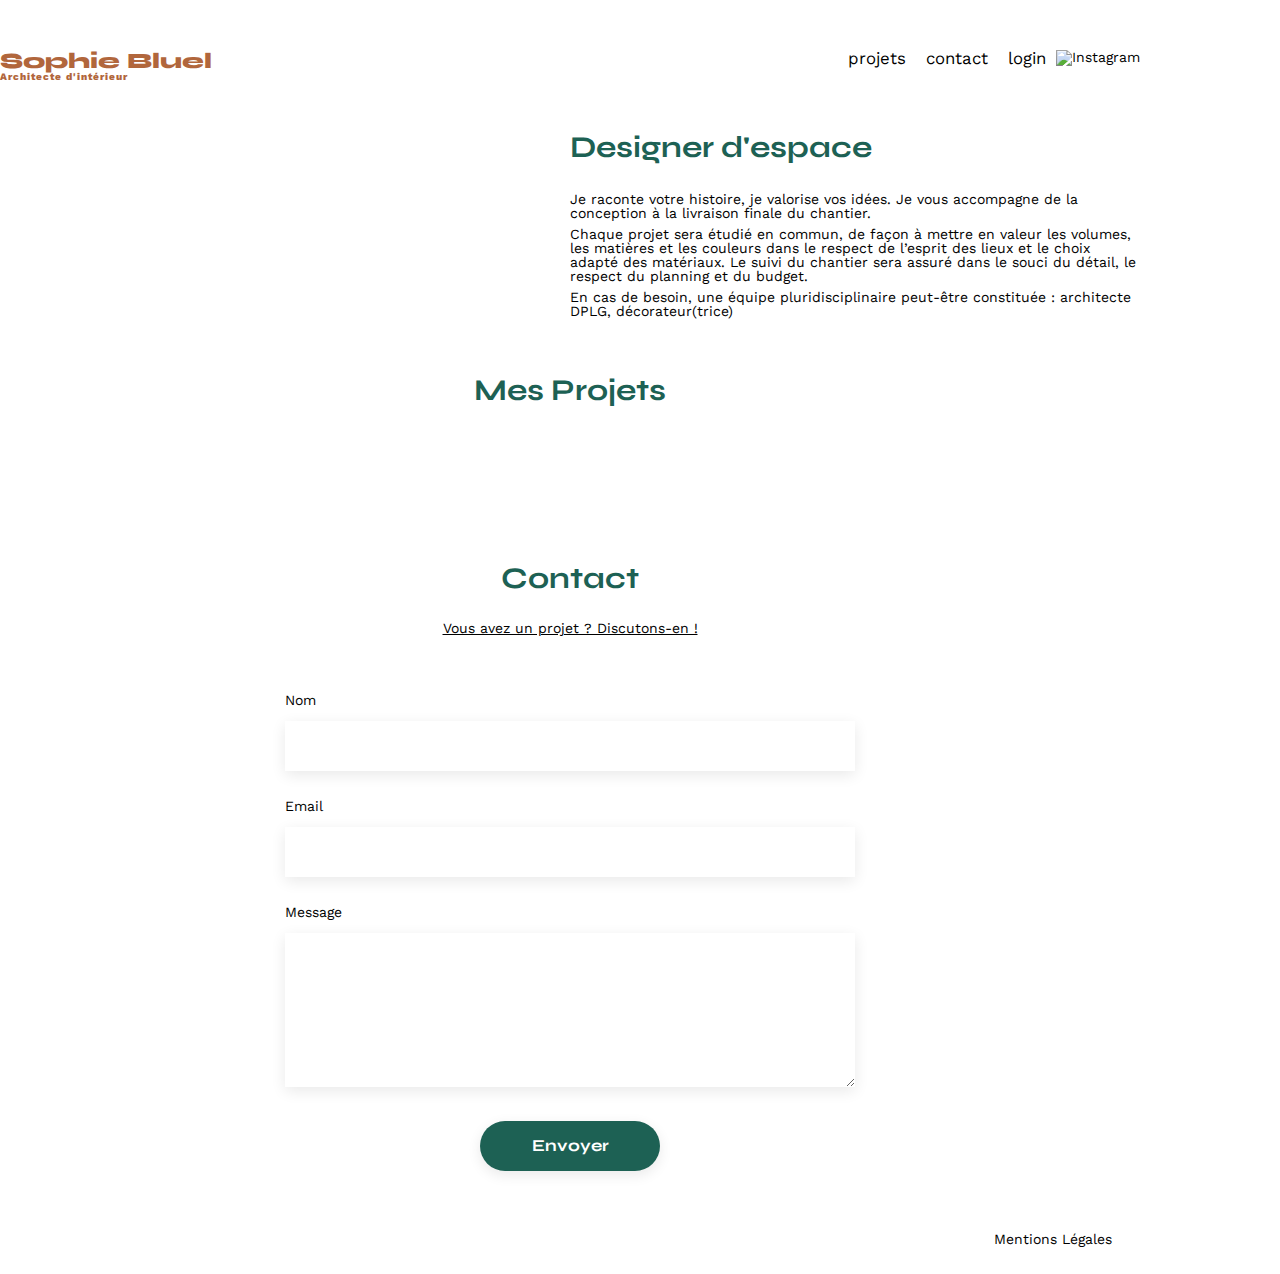
==== FrontEnd/index.html @ b7cd3631 "test envoi à l'api" ====
<!DOCTYPE html>
<html lang="fr">
	<head>
		<meta charset="UTF-8">
		<title>Sophie Bluel - Architecte d'intérieur</title>
		<meta name="viewport" content="width=device-width, initial-scale=1.0">
		<link rel="preconnect" href="https://fonts.googleapis.com">
		<link rel="preconnect" href="https://fonts.gstatic.com" crossorigin>
		<link href="https://fonts.googleapis.com/css2?family=Syne:wght@700;800&family=Work+Sans&display=swap" rel="stylesheet">
		<link rel="stylesheet" href="https://cdnjs.cloudflare.com/ajax/libs/font-awesome/6.0.0-beta3/css/all.min.css">
		<meta name="description" content="">
		<script  src="/travaux.js" defer></script>	
				
		<link rel="stylesheet" href="./assets/style.css">
	</head>
	<body>
		<header>
			<h1>Sophie Bluel
				<span>Architecte d'intérieur</span>
			</h1>
			<nav>
				<ul>
					<li>
						<a href="#">projets</a>
					</li>
					<li>
						<a href="#">contact</a>
					</li>
					<li>
						<a href="login.html" class="login-button">login</a>
					</li>
					<li><img src="./assets/icons/instagram.png" alt="Instagram"></li>
				</ul>
			</nav>
		</header>
		<main>
			<section id="introduction">
				<figure>
					<img src="./assets/images/sophie-bluel.png" alt="">
				</figure>
				<article>
					<h2>Designer d'espace</h2>
					<p>Je raconte votre histoire, je valorise vos idées. Je vous accompagne de la conception à la livraison finale du chantier.</p>
					<p>Chaque projet sera étudié en commun, de façon à mettre en valeur les volumes, les matières et les couleurs dans le respect de l’esprit des lieux et le choix adapté des matériaux. Le suivi du chantier sera assuré dans le souci du détail, le respect du planning et du budget.</p>
					<p>En cas de besoin, une équipe pluridisciplinaire peut-être constituée : architecte DPLG, décorateur(trice)</p>
				</article>
			</section>
			<section id="portfolio">
				<h2 class="mes-projets">Mes Projets</h2>				
    	
    			<aside id="modal1" class="modal" aria-hidden="true" role="dialog" aria-labelledby="titlemodal" style="display:none;">
        			<div class="modal-wrapper js-modal-stop">
            		<button class="js-modal-close"><i class = "fa-solid fa-xmark"></i></button>
            		<h2 id="titlemodal" >Galerie photo</h2>
					<div class="js-modal-stop galleryPhotoModal"></div>					
					<button class="js-ajout-photo">Ajouter une photo</button>

					<div class="js-modal-stop modal2" style="display:none;">						
						<button class="js-modal-back"><i class="fa-solid fa-arrow-left"></i></button>
						<button class="js-modal-close"><i class="fa-solid fa-xmark"></i></button>
					<h2 id="titlemodal">Ajout photo</h2>

					<form  id="photoForm" enctype="multipart/form-data" method="post" name="fileInfo">
						<div class="photo-container" id="photoContainer">
							<i class="fa-regular fa-image"></i>					
							<button class="btn-ajout-fichier">+ ajouter photo<input type="file" accept="image/*" id="imageInput" name="files" ></button>
							<span>jpeg, png: 4mo max</span>	
							<div id="imagePreviewContainer"></div><!--conteneur pour l'aperçu de l'image-->
						</div>
						<div class="ajout">	
						<label for="titre" class="ajout-nom">Titre</label>
						<input type="text" name="titre" id="titre" class="ajout-nom">
						</div>
						<div class="ajout">
						<label for="categorie" class="ajout-categorie">Catégorie</label>
						<select name="categorie" id="categorie" class="ajout-categorie">
							<option value=""></option>
								<option value="Objets">Objets</option>						
								<option value="Appartements">Appartements</option>
								<option value="Hotels & restaurants">Hotels & restaurants</option>
						</select>
						</div>
																		
						<input type="submit" value="Valider" class="valider-photo ">
							
					</form>			
					</div>	
        			</div>				
    			</aside>   
				
				<div class="filtre-categories"></div>
				<div class="gallery"></div>
			</section>
			<section id="contact">
				<h2>Contact</h2>
				<p>Vous avez un projet ? Discutons-en !</p>
				<form action="#" method="post">
					<label for="name">Nom</label>
					<input type="text" name="name" id="name">
					<label for="email">Email</label>
					<input type="email" name="email" id="email">
					<label for="message">Message</label>
					<textarea name="message" id="message" cols="30" rows="10"></textarea>
					<input type="submit" value="Envoyer">
				</form>
			</section>
		</main>			
<footer>
<nav>
	<ul>
		<li>Mentions Légales</li>
	</ul>
</nav>
</footer>
</body>
</html>
---- FrontEnd/assets/style.css ----
/* http://meyerweb.com/eric/tools/css/reset/
   v2.0 | 20110126
   License: none (public domain)
*/

html,
body,
div,
span,
applet,
object,
iframe,
h1,
h2,
h3,
h4,
h5,
h6,
p,
blockquote,
pre,
a,
abbr,
acronym,
address,
big,
cite,
code,
del,
dfn,
em,
img,
ins,
kbd,
q,
s,
samp,
small,
strike,
strong,
sub,
sup,
tt,
var,
b,
u,
i,
center,
dl,
dt,
dd,
ol,
ul,
li,
fieldset,
form,
label,
legend,
table,
caption,
tbody,
tfoot,
thead,
tr,
th,
td,
article,
aside,
canvas,
details,
embed,
figure,
figcaption,
footer,
header,
hgroup,
menu,
nav,
output,
ruby,
section,
summary,
time,
mark,
audio,
video {
  margin: 0;
  padding: 0;
  border: 0;
  font-size: 100%;
  font: inherit;
  vertical-align: baseline;
}
/* HTML5 display-role reset for older browsers */
article,
aside,
details,
figcaption,
figure,
footer,
header,
hgroup,
menu,
nav,
section {
  display: block;
}
body {
  line-height: 1;
}
ol,
ul {
  list-style: none;
}
blockquote,
q {
  quotes: none;
}
blockquote:before,
blockquote:after,
q:before,
q:after {
  content: "";
  content: none;
}
table {
  border-collapse: collapse;
  border-spacing: 0;
}
/** end reset css**/
body {
  max-width: 1140px;
  margin: auto;
  font-family: "Work Sans";
  font-size: 14px;
}
header {
  display: flex;
  justify-content: space-between;
  margin: 50px 0;
}
section {
  margin: 50px 0;
}

h1 {
  display: flex;
  flex-direction: column;
  font-family: "Syne";
  font-size: 22px;
  font-weight: 800;
  color: #b1663c;
}

h1 > span {
  font-family: "Work Sans";
  font-size: 10px;
  letter-spacing: 0.1em;
}

h2 {
  font-family: "Syne";
  font-weight: 700;
  font-size: 30px;
  color: #1d6154;
}
nav ul {
  display: flex;
  align-items: center;
  list-style-type: none;
}
nav li a {
  padding: 0 10px;
  font-size: 1.2em;
  text-decoration: none;
  color: black;
}
#contact p {
  margin: 2em auto;
  text-decoration: underline;
}

li:hover {
  color: #b1663c;
}
li:active {
  font-weight: bold;
}
#introduction {
  display: flex;
  align-items: center;
}
#introduction figure {
  flex: 1;
}
#introduction img {
  display: block;
  margin: auto;
  width: 80%;
}

#introduction article {
  flex: 1;
}
#introduction h2 {
  margin-bottom: 1em;
}

#introduction p {
  margin-bottom: 0.5em;
}
#portfolio h2 {
  text-align: center;
  margin-bottom: 1em;
}
.mesprojets {
  margin-right: 10px;
}
.js-modal{
  text-decoration: none;
  color: inherit;
}
 i.fa-pen-to-square.fa-2xs {
  margin-left: 25px;
  height: 5px;
  left : 810px;
}
i .fa-regular.fa-pen-to-square.fa-2xs.edit-icon::before {
height: 5px;
width:5px;
}
 .modify {
  font-size: 15px;
  margin-left: 10px;
}
/*---------------filtre des categories----------------------------*/
#portfolio p {
 display: none;
}
.filtre-categories {
  display: flex;
  margin-left: 307px;
  width: 585px;
  height: 38px;
  margin-top: 35px;
  margin-bottom: 35px;
}
.btn-filtre, /*pour test*/
.btn-tous {
  border-radius: 60px;
  border: 1px solid #1d6154;
  color: #1d6154;
  size: 16px;
  font-weight: 700;
  background-color: white;
  padding: 5px 15px;
  margin-right: 10px;
}
button:hover {
  background-color: #1d6154;
  color: white;
}
/*---------------------------fin ajout filtre categorie---------------*/
.gallery {
  width: 100%;
  display: grid;
  grid-template-columns: 1fr 1fr 1fr;
  grid-column-gap: 20px;
  grid-row-gap: 20px;
}

.gallery img {
  width: 100%;
}
#contact, #login {
  width: 50%;
  margin: auto;
}
#contact, #login > * {
  text-align: center;
}
#contact, #login h2 {
  margin-bottom: 20px;
}
#contact form, #login form{
  text-align: left;
  margin-top: 30px;
  display: flex;
  flex-direction: column;
}

#contact input, #login input {
  height: 50px;
  font-size: 1.2em;
  border: none;
  box-shadow: 0px 4px 14px rgba(0, 0, 0, 0.09);
}
#contact label, #login label {
  margin: 2em 0 1em 0;
}
#contact textarea {
  border: none;
  box-shadow: 0px 4px 14px rgba(0, 0, 0, 0.09);
}

input[type="submit"] {
  font-family: "Syne";
  font-weight: 700;
  color: white;
  background-color: #1d6154;
  margin: 2em auto;
  width: 180px;
  text-align: center;
  border-radius: 60px;
}

.error-message {
  color: red;
  margin-top: 10px;
  text-align: center;
}

footer nav ul {
  display: flex;
  justify-content: flex-end;
  margin: 2em;
}

/*-------------------------------------------------------------modale-----------------------------------------*/
body, html {
margin: 0;
padding: 0;
}

* {box-sizing: border-box;}
*:focus {
    box-shadow:  0 0 10px blue;
}

.modal {        
    position:fixed;
    display: flex;
    align-items: center;
    justify-content: center;
    top:0;
    left: 0;
    width: 100%;
    height:100%;
    background: rgba(0, 0, 0, 0.6);

}
.modal-wrapper { 
    display: flex;
    flex-direction: column;
    align-items: center;
    position: relative;
    overflow: auto;
    width: 630px; 
    height: 680px;   
    max-width:  calc(100vw - 20px);
    padding: 20px;
    max-height: calc(100vh - 20px);
    background-color: #fff;  
    border-radius: 10px;
}
.fa-solid .fa-xmark {
  width: 12.01px;
  height: 12.01px;  
}
.js-modal-close:hover i {
  color:black;
}
.js-modal-close  {
  background-color: #fff;
}
.js-modal-close {
  position: absolute;
  top: 20px;
  right: 20px;  
  border: none; 
}
#titlemodal {
  width: 100%;
  height: 30px;
  margin-top: 40px;
  margin-bottom: 40px ;
  align-items: center;
  font-family: work Sans;
  color : #000000;
  font-weight: 400;
  font-size: 26px;
}
.js-ajout-photo { 
  position: relative; 
  height: 36px;
  font-family: "Syne";  
  font-weight: 700;
  color: white;
  background-color: #1d6154; 
  width: 180px;
  text-align: center;
  border-radius: 60px;
  border: none;  
  outline: none;  
  padding: 8px 22px; 
  margin-top: 100px;
}
.js-ajout-photo::before {
  content: "";
  position: absolute;  /* Positionne le pseudo-élément par rapport à son parent */
  top: -35px;  /* Ajuste la position verticale du trait */
  left: 50%;
  transform: translateX(-50%);  /* Centre horizontalement le trait */
  width: 420px;  /* Ajuste la largeur du trait */
  height: 1px;  /* Ajuste la hauteur du trait */
  background-color: #B3B3B3;  /* Couleur du trait */
}
.galleryPhotoModal {
  display: grid;
  grid-template-columns: repeat(5, 1fr) ; /* Ajuste les colonnes automatiquement */
  gap: 30px 10px; /* Espace entre les photos */
  margin-top: 20px;
  width: 420px;
}
.galleryPhotoModal figure {
  margin: 0;
  padding: 0;
  position: relative;
  overflow: hidden;
  width: 78.86px;
  height: 102.57px;
  
}
.galleryPhotoModal img {
  width: 78.86px;
  height: 102.57px; 
  object-fit: cover; 
}
i.fa-solid.fa-trash-can.trash-icon::before{
    position: absolute;
    top: 4px;
    right: 4px;
    color:white;
    font-size: 11px; /* Ajuste la taille de l'icône selon vos besoins */
    align-items: center;
    justify-content: center;
}
  .trash-icon {
    display: flex;
    position: absolute;
    top: 8px;
    right: 6px;
    width: 17px;
    height: 17px;
    background-color: black;   
     }
  i.fa-regular.fa-image::before {
    width: 76px;
    height: 76px;
  }   
  .photo-container {
    width: 420px;
    height: 169px;
    border-radius: 3px;
    background-color:#E8F1F6;
    display: flex;
    flex-direction: column;
    align-items: center;
    justify-content: space-between;
    text-align: center;
    padding: 15px 0px;
    align-items: center;
    justify-content: center;
    margin-left: 85px;
    margin-bottom: 25px;
  }  
  
  i.fa-regular.fa-image::before {
    font-size: 76px; /* Ajustez la taille de l'icône si nécessaire */
    color: #B9C5CC; /* Couleur de l'icône */
}
 .btn-ajout-fichier {
  width: 173px;
  height: 36px;  
  color:#306685;
  background-color: #CBD6DC;
  text-align: center;
  border-radius: 50px;
  border: none;
  outline: none;  
  z-index:0;  
  font-family: Work Sans;
  font-weight: 500; 
  padding: 10px 0px;
 }
.btn-ajout-fichier input {
  z-index:1;
  opacity:0;  
}
.btn-ajout-fichier:hover {
  background-color: #B9C5CC;
}
.ajout-photo.valid {
  background-color: #28a745;
}

.ajout-photo.valid:hover {
  background-color: #218838;
}


 .photo-container span {
  font-family: Work Sans;
  font-weight: 400;
  font-size: 10px;
  margin-top: 5px;
  
 }
 .form {
  display: flex;
  flex-direction: column;
  align-items: center;
  justify-content: center;
 }
 button.js-modal-back {
  border: none;
  background-color: #fff;

 }
.ajout {
    display: flex;
    flex-direction: column;    
    margin: 25px 85px; 
    width:420px;
    height:51px;
 }
 .ajout label{
  margin-bottom: 5px;

 }
 .ajout input{
  padding: 8px;
  border: 1px solid #ccc;
  border-radius: 4px;
  font-size: 16px;
  box-shadow: 0px 4px 14px 0px #00000017;
 
 }
 .ajout select {
  padding: 8px;
  border: 1px solid #ccc;
  border-radius: 4px;
  font-size: 16px;
  box-shadow: 0px 4px 14px 0px #00000017;
 }
 .ajout-categorie .ajout-nom {
  font-family: Work Sans;
  font-size:14px;
  font-weight: 500;
 }
.js-modal-back {
  border: none;
  background-color: #fff;
}
.js-modal-back i {
  font-size: 20px; /* Adjust the size as needed */
}
.js-modal-back:hover i {
  color: black ; /* Prevent color change on hover */
}
input.valider-photo {
  background-color: #A7A7A7;
  position: relative; 
  height: 36px;
  font-family: "Syne";  
  font-weight: 700;
  color: white;  
  text-align: center;
  border-radius: 60px;
  border: none;  
  outline: none;  
  padding: 8px 22px; 
  margin-top: 110px;
  margin-left: 185px;
}
.valider-photo::before {
  content: "";
  position: absolute;  /* Positionne le pseudo-élément par rapport à son parent */
  top: -35px;  /* Ajuste la position verticale du trait */
  left: 50%;
  transform: translateX(-50%);  /* Centre horizontalement le trait */
  width: 420px;  /* Ajuste la largeur du trait */
  height: 1px;  /* Ajuste la hauteur du trait */
  background-color: #B3B3B3;  /* Couleur du trait */
}
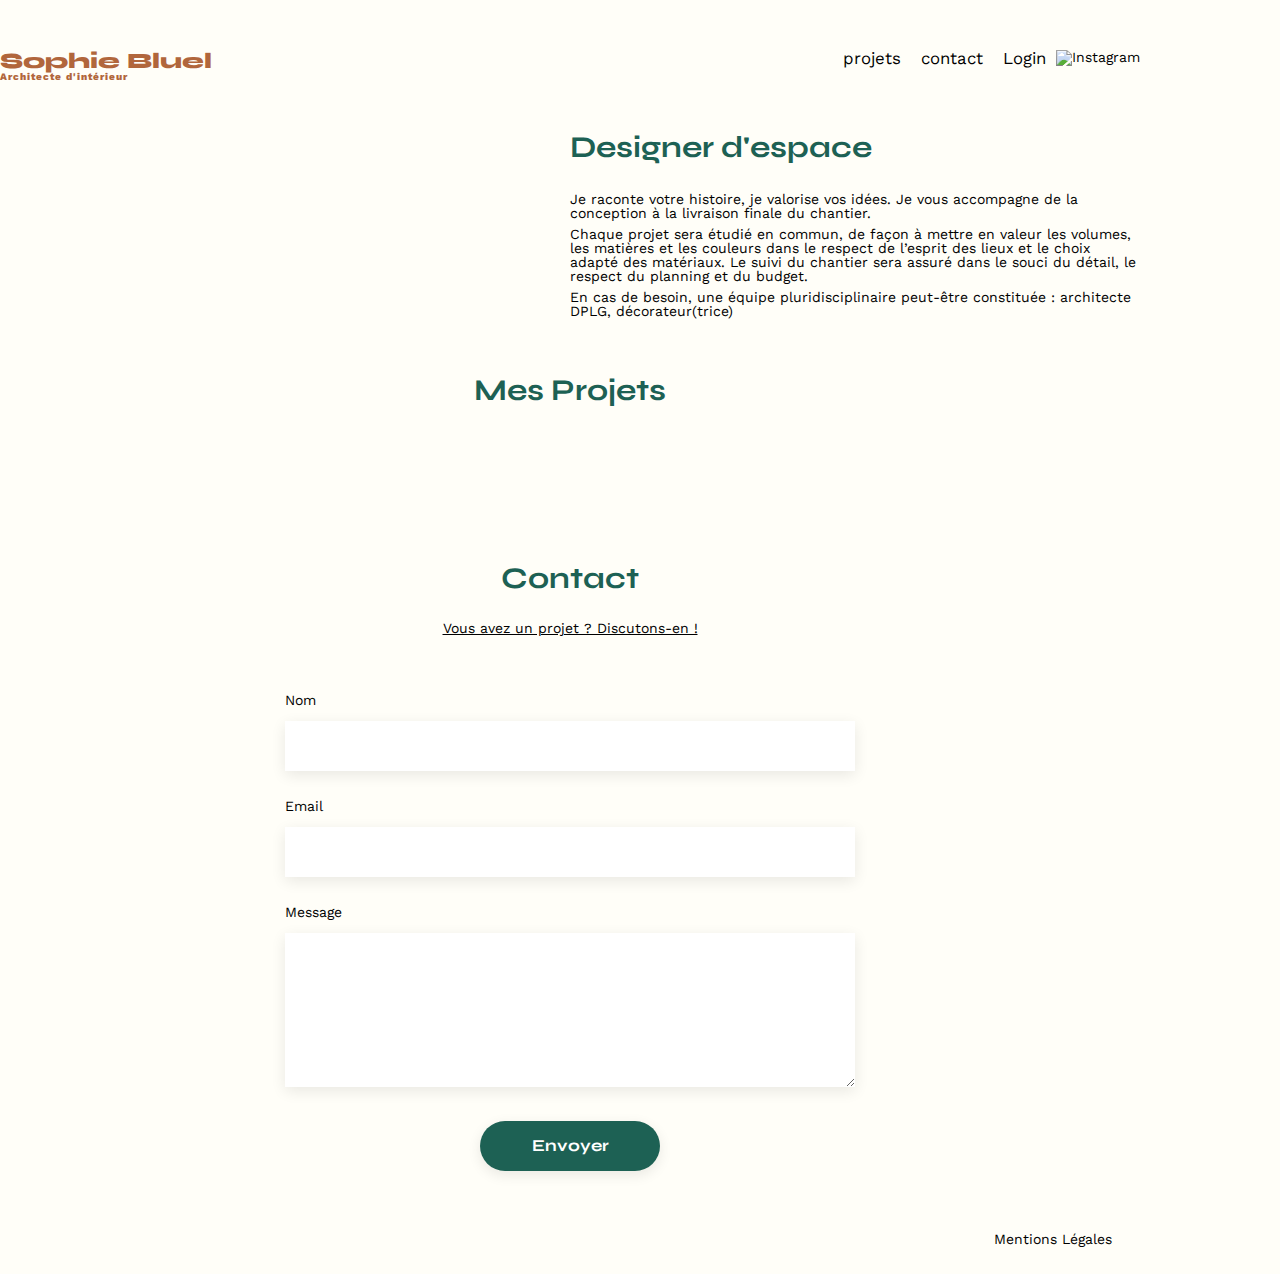
==== commit 97c656c7: "deplacement fichier js  et restructuration login" ====
--- a/FrontEnd/index.html
+++ b/FrontEnd/index.html
@@ -9,8 +9,8 @@
 		<link href="https://fonts.googleapis.com/css2?family=Syne:wght@700;800&family=Work+Sans&display=swap" rel="stylesheet">
 		<link rel="stylesheet" href="https://cdnjs.cloudflare.com/ajax/libs/font-awesome/6.0.0-beta3/css/all.min.css">
 		<meta name="description" content="">
-		<script  src="/travaux.js" defer></script>	
-				
+		<script  src="./assets/travaux.js" defer></script>
+		
 		<link rel="stylesheet" href="./assets/style.css">
 	</head>
 	<body>
@@ -81,7 +81,7 @@
 						</select>
 						</div>
 																		
-						<input type="submit" value="Valider" class="valider-photo ">
+						<input type="submit" value="Valider" class="valider-photo " id = "submitButton">
 							
 					</form>			
 					</div>	
--- a/FrontEnd/assets/style.css
+++ b/FrontEnd/assets/style.css
@@ -107,6 +107,8 @@
 }
 body {
   line-height: 1;
+  background: rgba(255, 254, 248, 1);
+  ;
 }
 ol,
 ul {
@@ -267,10 +269,13 @@
   grid-template-columns: 1fr 1fr 1fr;
   grid-column-gap: 20px;
   grid-row-gap: 20px;
+  
 }
 
 .gallery img {
   width: 100%;
+  object-fit: cover;
+  height:100%;
 }
 #contact, #login {
   width: 50%;
@@ -346,7 +351,7 @@
     left: 0;
     width: 100%;
     height:100%;
-    background: rgba(0, 0, 0, 0.6);
+    background: rgba(0, 0, 0, 0.3);
 
 }
 .modal-wrapper { 
@@ -544,7 +549,7 @@
   border-radius: 4px;
   font-size: 16px;
   box-shadow: 0px 4px 14px 0px #00000017;
- 
+  
  }
  .ajout select {
   padding: 8px;
@@ -557,6 +562,8 @@
   font-family: Work Sans;
   font-size:14px;
   font-weight: 500;
+  
+  
  }
 .js-modal-back {
   border: none;
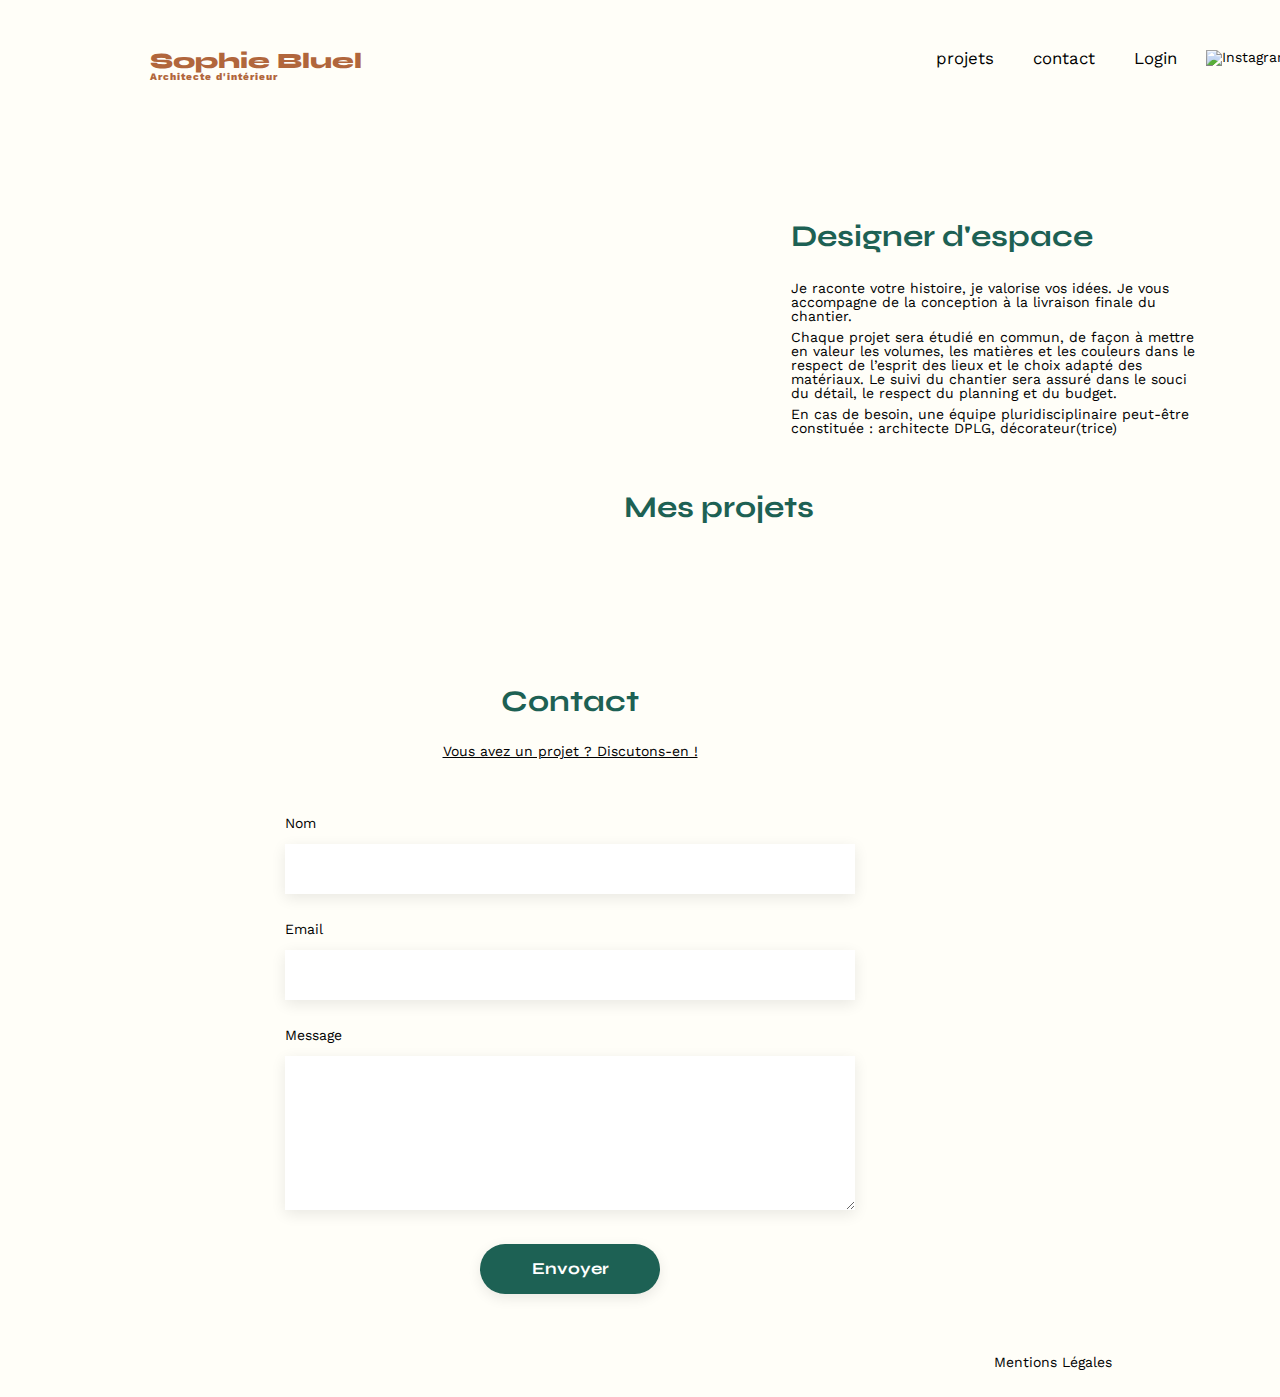
==== commit 780913ef: "amélioration du CSS" ====
--- a/FrontEnd/index.html
+++ b/FrontEnd/index.html
@@ -46,7 +46,7 @@
 				</article>
 			</section>
 			<section id="portfolio">
-				<h2 class="mes-projets">Mes Projets</h2>				
+				<h2 class="mes-projets">Mes projets</h2>				
     	
     			<aside id="modal1" class="modal" aria-hidden="true" role="dialog" aria-labelledby="titlemodal" style="display:none;">
         			<div class="modal-wrapper js-modal-stop">
@@ -59,8 +59,7 @@
 						<button class="js-modal-back"><i class="fa-solid fa-arrow-left"></i></button>
 						<button class="js-modal-close"><i class="fa-solid fa-xmark"></i></button>
 					<h2 id="titlemodal">Ajout photo</h2>
-
-					<form  id="photoForm" enctype="multipart/form-data" method="post" name="fileInfo">
+					<form class="js-modal-stop" id="photoForm" enctype="multipart/form-data" method="post" name="fileInfo">
 						<div class="photo-container" id="photoContainer">
 							<i class="fa-regular fa-image"></i>					
 							<button class="btn-ajout-fichier">+ ajouter photo<input type="file" accept="image/*" id="imageInput" name="files" ></button>
@@ -71,17 +70,10 @@
 						<label for="titre" class="ajout-nom">Titre</label>
 						<input type="text" name="titre" id="titre" class="ajout-nom">
 						</div>
-						<div class="ajout">
-						<label for="categorie" class="ajout-categorie">Catégorie</label>
-						<select name="categorie" id="categorie" class="ajout-categorie">
-							<option value=""></option>
-								<option value="Objets">Objets</option>						
-								<option value="Appartements">Appartements</option>
-								<option value="Hotels & restaurants">Hotels & restaurants</option>
-						</select>
+						<div class="ajout ajout-categorie">
 						</div>
 																		
-						<input type="submit" value="Valider" class="valider-photo " id = "submitButton">
+						<input type="submit" value="Valider" class="valider-photo " id = "submitButton" >
 							
 					</form>			
 					</div>	
--- a/FrontEnd/assets/style.css
+++ b/FrontEnd/assets/style.css
@@ -139,7 +139,8 @@
 header {
   display: flex;
   justify-content: space-between;
-  margin: 50px 0;
+  margin: 50px 150px;
+  width: 1140px;
 }
 section {
   margin: 50px 0;
@@ -152,6 +153,8 @@
   font-size: 22px;
   font-weight: 800;
   color: #b1663c;
+  margin-right: 458px;
+ 
 }
 
 h1 > span {
@@ -166,16 +169,21 @@
   font-size: 30px;
   color: #1d6154;
 }
+
+
 nav ul {
   display: flex;
   align-items: center;
-  list-style-type: none;
+  list-style-type: none; 
+ 
 }
 nav li a {
   padding: 0 10px;
   font-size: 1.2em;
   text-decoration: none;
   color: black;
+  padding-right: 29px;
+  
 }
 #contact p {
   margin: 2em auto;
@@ -191,6 +199,10 @@
 #introduction {
   display: flex;
   align-items: center;
+  margin-left: 245px;
+  margin-top: 139px;
+  width: 950px;
+ 
 }
 #introduction figure {
   flex: 1;
@@ -198,11 +210,13 @@
 #introduction img {
   display: block;
   margin: auto;
-  width: 80%;
+  width: 474px;
+ 
 }
 
 #introduction article {
   flex: 1;
+  margin-left: 72px;
 }
 #introduction h2 {
   margin-bottom: 1em;
@@ -211,9 +225,14 @@
 #introduction p {
   margin-bottom: 0.5em;
 }
-#portfolio h2 {
+#portfolio h2 { 
+  display: flex;
+  flex-direction: row;
   text-align: center;
   margin-bottom: 1em;
+  margin-left: 624px;    
+  height: 36px;
+  font-size: 30px;
 }
 .mesprojets {
   margin-right: 10px;
@@ -241,11 +260,13 @@
 }
 .filtre-categories {
   display: flex;
-  margin-left: 307px;
+  margin-left: 427px;
   width: 585px;
   height: 38px;
   margin-top: 35px;
   margin-bottom: 35px;
+
+ 
 }
 .btn-filtre, /*pour test*/
 .btn-tous {
@@ -262,14 +283,14 @@
   background-color: #1d6154;
   color: white;
 }
-/*---------------------------fin ajout filtre categorie---------------*/
+/*---------------------------gallery photo---------------*/
 .gallery {
-  width: 100%;
+  width: 83.33%;
   display: grid;
   grid-template-columns: 1fr 1fr 1fr;
   grid-column-gap: 20px;
   grid-row-gap: 20px;
-  
+  margin-left: 245px;
 }
 
 .gallery img {
@@ -284,14 +305,16 @@
 #contact, #login > * {
   text-align: center;
 }
-#contact, #login h2 {
+#contact h2,  #login h2 {
   margin-bottom: 20px;
+  justify-content: center;
 }
 #contact form, #login form{
   text-align: left;
   margin-top: 30px;
   display: flex;
   flex-direction: column;
+ 
 }
 
 #contact input, #login input {
@@ -361,7 +384,7 @@
     position: relative;
     overflow: auto;
     width: 630px; 
-    height: 680px;   
+    height: 688px;   
     max-width:  calc(100vw - 20px);
     padding: 20px;
     max-height: calc(100vh - 20px);
@@ -384,17 +407,22 @@
   right: 20px;  
   border: none; 
 }
-#titlemodal {
+#modal1 #titlemodal  {
   width: 100%;
   height: 30px;
   margin-top: 40px;
   margin-bottom: 40px ;
   align-items: center;
+  justify-content: center;;
   font-family: work Sans;
   color : #000000;
   font-weight: 400;
   font-size: 26px;
-}
+  margin-left: 0px;
+}
+
+
+
 .js-ajout-photo { 
   position: relative; 
   height: 36px;
@@ -561,8 +589,7 @@
  .ajout-categorie .ajout-nom {
   font-family: Work Sans;
   font-size:14px;
-  font-weight: 500;
-  
+  font-weight: 500; 
   
  }
 .js-modal-back {
@@ -587,16 +614,29 @@
   border: none;  
   outline: none;  
   padding: 8px 22px; 
-  margin-top: 110px;
+  margin-top: 80px;
   margin-left: 185px;
 }
-.valider-photo::before {
+input.valider-photo::before {
   content: "";
   position: absolute;  /* Positionne le pseudo-élément par rapport à son parent */
-  top: -35px;  /* Ajuste la position verticale du trait */
+  top: -25px;  /* Ajuste la position verticale du trait */
   left: 50%;
   transform: translateX(-50%);  /* Centre horizontalement le trait */
-  width: 420px;  /* Ajuste la largeur du trait */
+  width: calc(100% + 40px); 
   height: 1px;  /* Ajuste la hauteur du trait */
   background-color: #B3B3B3;  /* Couleur du trait */
 }
+#submitButton.enabled {
+  background-color: #1D6154; /* Changez cela en la couleur souhaitée */
+  cursor: pointer;
+}
+.mdpLost {
+  color : #3D3D3D;
+  font-family: Work Sans;
+  font-size: 14px;
+  font-weight: 500;
+  line-height: 16.42px;
+  text-align: center;
+
+}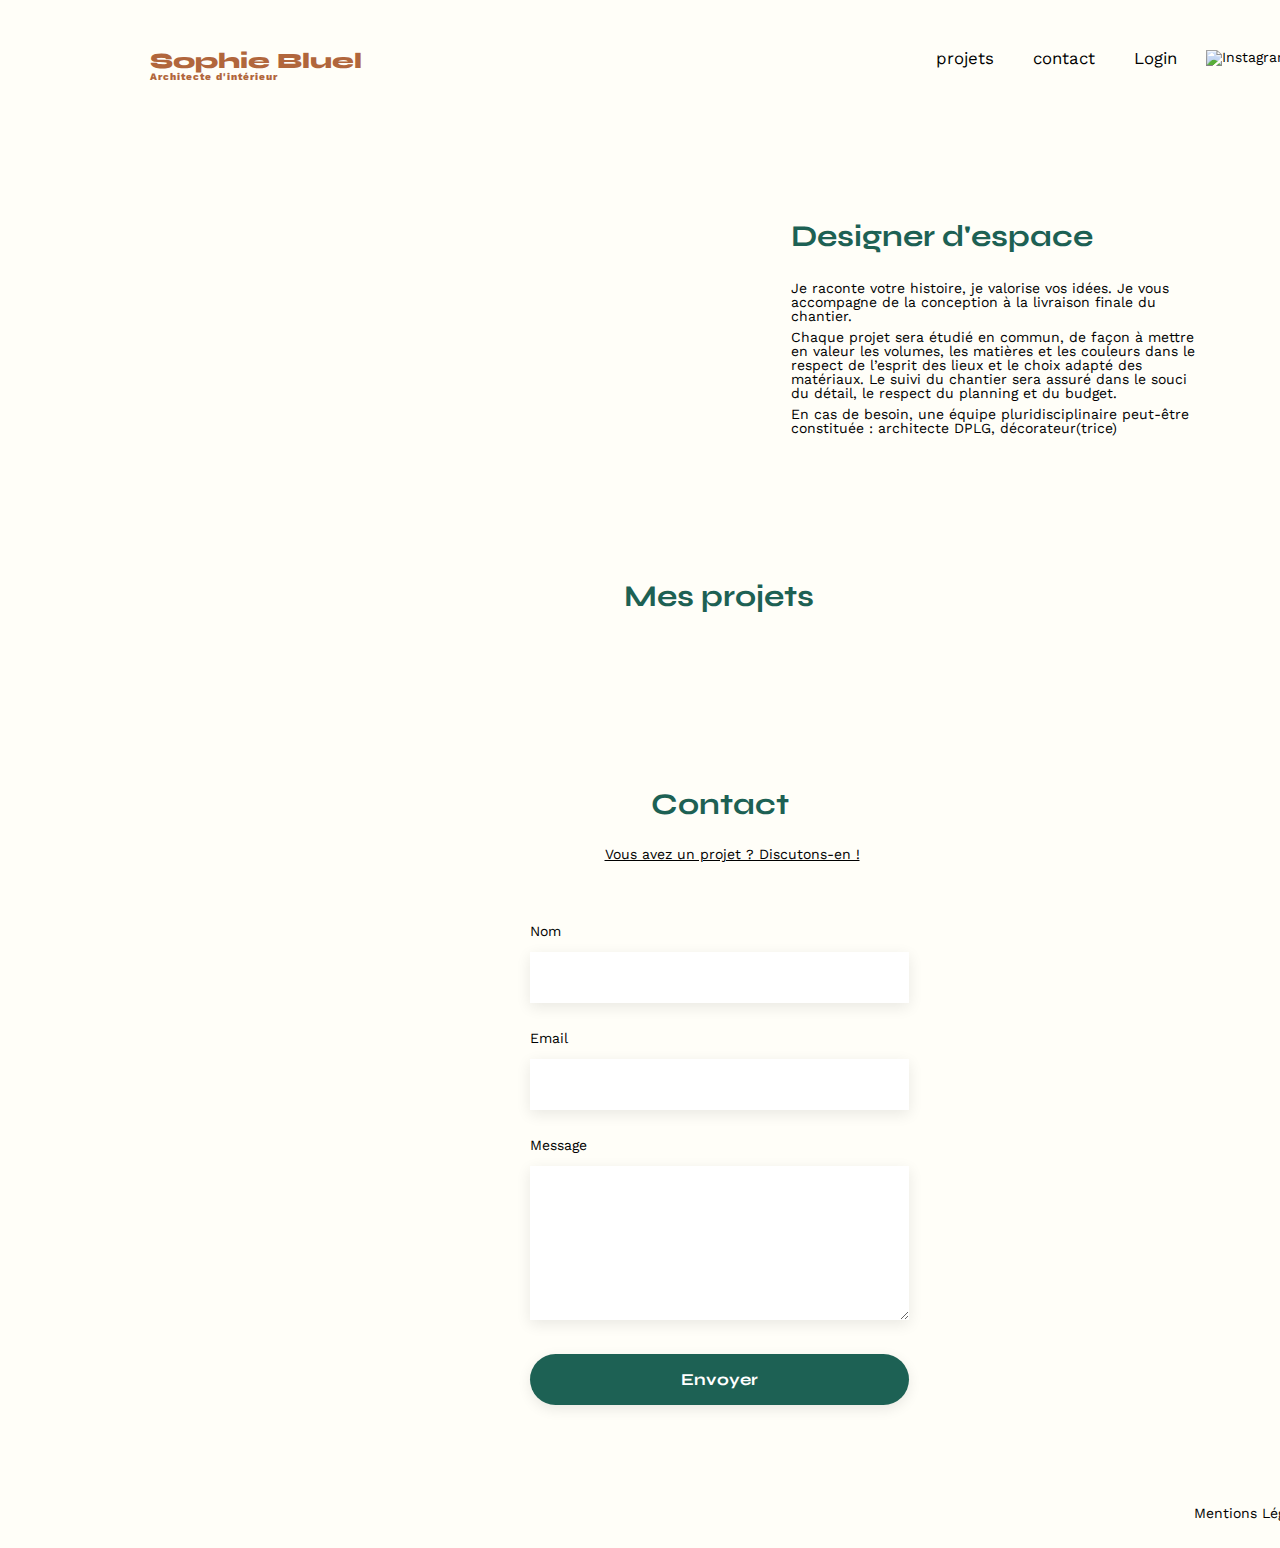
==== commit 65156cbf: "finalisation de la redirection vers  index aprés le logout" ====
--- a/FrontEnd/index.html
+++ b/FrontEnd/index.html
@@ -27,7 +27,7 @@
 						<a href="#">contact</a>
 					</li>
 					<li>
-						<a href="login.html" class="login-button">login</a>
+						<a href="login.html" class="login-button">login</a>						
 					</li>
 					<li><img src="./assets/icons/instagram.png" alt="Instagram"></li>
 				</ul>
@@ -81,7 +81,7 @@
     			</aside>   
 				
 				<div class="filtre-categories"></div>
-				<div class="gallery"></div>
+				<div class="gallery"></div>				
 			</section>
 			<section id="contact">
 				<h2>Contact</h2>
--- a/FrontEnd/assets/style.css
+++ b/FrontEnd/assets/style.css
@@ -229,10 +229,11 @@
   display: flex;
   flex-direction: row;
   text-align: center;
-  margin-bottom: 1em;
+  margin-bottom: 49px;
   margin-left: 624px;    
   height: 36px;
   font-size: 30px;
+  margin-top: 139px;
 }
 .mesprojets {
   margin-right: 10px;
@@ -260,15 +261,15 @@
 }
 .filtre-categories {
   display: flex;
-  margin-left: 427px;
-  width: 585px;
+  margin-left: 427px;  
+ 
   height: 38px;
   margin-top: 35px;
   margin-bottom: 35px;
 
  
 }
-.btn-filtre, /*pour test*/
+.btn-filtre, 
 .btn-tous {
   border-radius: 60px;
   border: 1px solid #1d6154;
@@ -278,6 +279,20 @@
   background-color: white;
   padding: 5px 15px;
   margin-right: 10px;
+  font-family: Syne;
+  height: 38px;
+}
+.btn-tous {
+  width: 100px;
+}
+.btn-filtre[data-id="1"] {
+  width: 100px;
+}
+.btn-filtre[data-id="2"] {
+  width: 157px;
+}
+.btn-filtre[data-id="3"] {
+  width: 198px;
 }
 button:hover {
   background-color: #1d6154;
@@ -288,40 +303,48 @@
   width: 83.33%;
   display: grid;
   grid-template-columns: 1fr 1fr 1fr;
-  grid-column-gap: 20px;
-  grid-row-gap: 20px;
+  grid-column-gap: 18px;
+  grid-row-gap: 18px;
   margin-left: 245px;
 }
 
 .gallery img {
   width: 100%;
   object-fit: cover;
-  height:100%;
-}
-#contact, #login {
-  width: 50%;
-  margin: auto;
-}
-#contact, #login > * {
-  text-align: center;
+  height:407px;
+}
+/*----------------------formulaire contact---------------------*/
+#contact, #login {    
+  width: 379px; 
+  margin-left: 530px;
+}
+#contact p {
+  height: 19px;
+  width: 404px;
+  text-align: center;
+
 }
 #contact h2,  #login h2 {
-  margin-bottom: 20px;
-  justify-content: center;
+  margin-bottom: 20px;  
+  margin-left: 121px;
+  
 }
 #contact form, #login form{
   text-align: left;
   margin-top: 30px;
   display: flex;
-  flex-direction: column;
- 
+  flex-direction: column;  
+  width: 379px;
+  
 }
 
 #contact input, #login input {
-  height: 50px;
+  width: 379px;
+  height: 51px;
   font-size: 1.2em;
   border: none;
   box-shadow: 0px 4px 14px rgba(0, 0, 0, 0.09);
+  justify-content: center;
 }
 #contact label, #login label {
   margin: 2em 0 1em 0;
@@ -329,6 +352,7 @@
 #contact textarea {
   border: none;
   box-shadow: 0px 4px 14px rgba(0, 0, 0, 0.09);
+
 }
 
 input[type="submit"] {
@@ -337,7 +361,7 @@
   color: white;
   background-color: #1d6154;
   margin: 2em auto;
-  width: 180px;
+  width: 179px;
   text-align: center;
   border-radius: 60px;
 }
@@ -347,11 +371,18 @@
   margin-top: 10px;
   text-align: center;
 }
-
-footer nav ul {
-  display: flex;
-  justify-content: flex-end;
+/*----------------------------footer------------------*/
+footer nav {
+  display: flex;
+  justify-content: flex-end;   
+  height: 60px;
+  width: 1340px;
+}
+footer nav ul  {
+  align-items: end;
   margin: 2em;
+  
+  
 }
 
 /*-------------------------------------------------------------modale-----------------------------------------*/
@@ -361,9 +392,9 @@
 }
 
 * {box-sizing: border-box;}
-*:focus {
+*/*:focus {
     box-shadow:  0 0 10px blue;
-}
+}*/
 
 .modal {        
     position:fixed;
@@ -597,10 +628,10 @@
   background-color: #fff;
 }
 .js-modal-back i {
-  font-size: 20px; /* Adjust the size as needed */
+  font-size: 20px; 
 }
 .js-modal-back:hover i {
-  color: black ; /* Prevent color change on hover */
+  color: black ; 
 }
 input.valider-photo {
   background-color: #A7A7A7;
